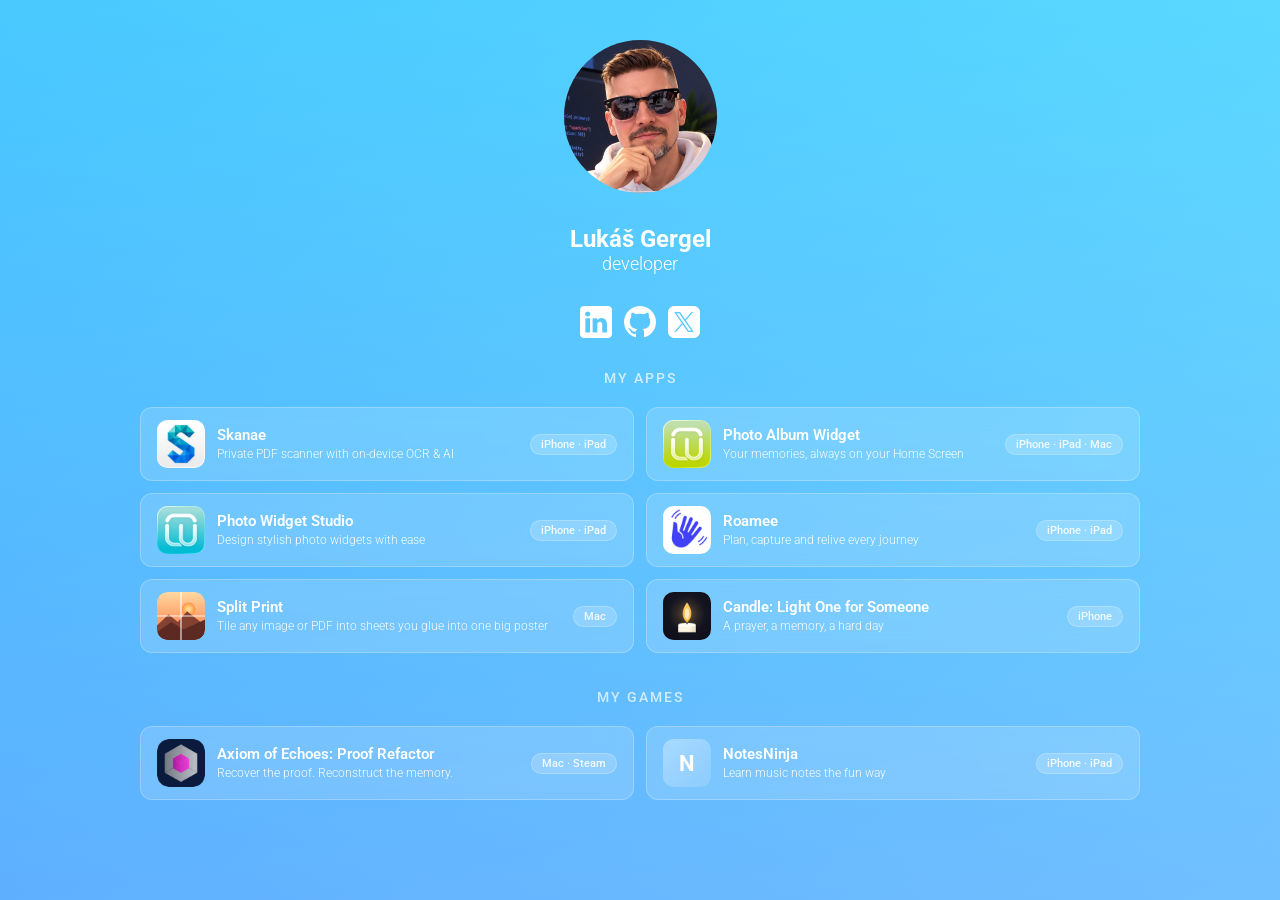
==== web/index.html @ 2b95662b "Rename www directory to web; deploy only on web/ or workflow changes Update local-dir, add paths fil" ====
<!DOCTYPE html>
<html lang="en">
    <head>
        <meta charset="UTF-8">
        <meta name="viewport" content="width=device-width, initial-scale=1">
        <title>Lukáš Gergel – iOS Developer</title>
        <meta name="description" content="Lukáš Gergel is a developer behind apps like Skanae, Photo Album Widget, Photo Widget Studio, Roamee, Split Print, and Candle, plus the NotesNinja music game.">
        <meta name="author" content="Lukáš Gergel">
        
        <!-- Open Graph / Social Media -->
        <meta property="og:type" content="website">
        <meta property="og:title" content="Lukáš Gergel – iOS Developer">
        <meta property="og:description" content="Developer behind Skanae, Photo Album Widget, Photo Widget Studio, Roamee, Split Print and Candle, plus the NotesNinja music game.">
        <meta property="og:url" content="https://pykaso.net">
        <meta name="twitter:card" content="summary">
        
        <link rel="preconnect" href="https://fonts.googleapis.com">
        <link rel="preconnect" href="https://fonts.gstatic.com" crossorigin>
        <link href="https://fonts.googleapis.com/css2?family=Roboto:wght@300;500;600;700&display=swap" rel="stylesheet">
        <link href="css/style.css?v=5" rel="stylesheet">
    </head>
    <body>
        <div class="page">
            <main class="container">
                <header class="profile">
                    <img src="assets/avatar.jpg" alt="Lukáš Gergel" class="avatar" width="153" height="153">
                    <div class="row">
                        <h1 class="name">Lukáš Gergel</h1>
                        <p class="role">developer</p>
                    </div>
                    <nav class="row" aria-label="Social links">
                        <div class="socialbar centered">
                            <a data-track-click="social-linkedin" class="social linkedin" href="https://www.linkedin.com/in/lukas-gergel-13316685/" aria-label="LinkedIn profile" rel="noopener noreferrer">
                                <span class="visually-hidden">LinkedIn</span>
                            </a>
                            <a data-track-click="social-github" class="social github" href="https://github.com/pykaso" aria-label="GitHub profile" rel="noopener noreferrer">
                                <span class="visually-hidden">GitHub</span>
                            </a>
                            <a data-track-click="social-x" class="social x" href="https://x.com/pykasonet" aria-label="X profile" rel="noopener noreferrer">
                                <span class="visually-hidden">X</span>
                            </a>
                        </div>
                    </nav>
                </header>

                <section class="row work-section" aria-labelledby="apps-heading">
                    <h2 id="apps-heading" class="section-title">My Apps</h2>
                    <div class="cards-grid">
                        <a data-track-click="app-skanae" href="https://skan.ae/" class="card" target="_blank" rel="noopener noreferrer">
                            <img class="thumb" src="assets/apps/skanae.png" alt="Skanae app icon" width="48" height="48">
                            <span class="card-body">
                                <span class="card-name">Skanae</span>
                                <span class="card-desc">Private PDF scanner with on-device OCR &amp; AI</span>
                            </span>
                            <span class="plat-pill">iPhone · iPad</span>
                        </a>
                        <a data-track-click="app-photo-album-widget" href="https://photoalbumwidget.app/" class="card" target="_blank" rel="noopener noreferrer">
                            <img class="thumb" src="assets/apps/photoalbumwidget.png" alt="Photo Album Widget app icon" width="48" height="48">
                            <span class="card-body">
                                <span class="card-name">Photo Album Widget</span>
                                <span class="card-desc">Your memories, always on your Home Screen</span>
                            </span>
                            <span class="plat-pill">iPhone · iPad · Mac</span>
                        </a>
                        <a data-track-click="app-photo-widget-studio" href="https://photowidgetstudio.eu/" class="card" target="_blank" rel="noopener noreferrer">
                            <img class="thumb" src="assets/apps/photowidgetstudio.png" alt="Photo Widget Studio app icon" width="48" height="48">
                            <span class="card-body">
                                <span class="card-name">Photo Widget Studio</span>
                                <span class="card-desc">Design stylish photo widgets with ease</span>
                            </span>
                            <span class="plat-pill">iPhone · iPad</span>
                        </a>
                        <a data-track-click="app-roamee" href="https://roamee.co/" class="card" target="_blank" rel="noopener noreferrer">
                            <img class="thumb" src="assets/apps/roamee.png" alt="Roamee app icon" width="48" height="48">
                            <span class="card-body">
                                <span class="card-name">Roamee</span>
                                <span class="card-desc">Plan, capture and relive every journey</span>
                            </span>
                            <span class="plat-pill">iPhone · iPad</span>
                        </a>
                        <a data-track-click="app-split-print" href="https://split-print.pykaso.net/" class="card" target="_blank" rel="noopener noreferrer">
                            <img class="thumb" src="assets/apps/splitprint.svg" alt="Split Print app icon" width="48" height="48">
                            <span class="card-body">
                                <span class="card-name">Split Print</span>
                                <span class="card-desc">Tile any image or PDF into sheets you glue into one big poster</span>
                            </span>
                            <span class="plat-pill">Mac</span>
                        </a>
                        <a data-track-click="app-candle" href="https://candle.pykaso.net/" class="card" target="_blank" rel="noopener noreferrer">
                            <img class="thumb" src="assets/apps/candle.png" alt="Candle app icon" width="48" height="48">
                            <span class="card-body">
                                <span class="card-name">Candle: Light One for Someone</span>
                                <span class="card-desc">A prayer, a memory, a hard day</span>
                            </span>
                            <span class="plat-pill">iPhone</span>
                        </a>
                    </div>
                </section>

                <section class="row work-section" aria-labelledby="games-heading">
                    <h2 id="games-heading" class="section-title">My Games</h2>
                    <div class="cards-grid">
                        <a data-track-click="game-axiom-of-echoes" href="https://axiom-of-echoes.com/" class="card" target="_blank" rel="noopener noreferrer">
                            <img class="thumb" src="assets/apps/axiom.png" alt="Axiom of Echoes app icon" width="48" height="48">
                            <span class="card-body">
                                <span class="card-name">Axiom of Echoes: Proof Refactor</span>
                                <span class="card-desc">Recover the proof. Reconstruct the memory.</span>
                            </span>
                            <span class="plat-pill">Mac · Steam</span>
                        </a>
                        <a data-track-click="game-notesninja" href="https://notesninja.app/" class="card" target="_blank" rel="noopener noreferrer">
                            <span class="thumb thumb--mono" aria-hidden="true">N</span>
                            <span class="card-body">
                                <span class="card-name">NotesNinja</span>
                                <span class="card-desc">Learn music notes the fun way</span>
                            </span>
                            <span class="plat-pill">iPhone · iPad</span>
                        </a>
                    </div>
                </section>
            </main>
        </div>
        <script defer src="https://stats.pykaso.net/tracker.js" data-site="pykaso.net"></script>
    </body>
</html>
---- web/css/style.css ----
html, body {
    width: 100%;
    min-height: 100%;
    margin: 0;
  }

  p, h1, h2 {
      margin: 0;
  }

  /* Visually hidden - accessible to screen readers */
  .visually-hidden {
    position: absolute;
    width: 1px;
    height: 1px;
    padding: 0;
    margin: -1px;
    overflow: hidden;
    clip: rect(0, 0, 0, 0);
    white-space: nowrap;
    border: 0;
  }
  .centered {
    margin: auto;
  }

  .row {
      margin-top: 2em;
  }

  .page {
    width: 100%;
    min-height: 100vh;
    background: rgb(77,244,255);
    background: 
      linear-gradient(180deg, rgba(77,244,255,0.5) 0%, rgba(97,173,255,0.5) 100%),
      linear-gradient(315deg, rgba(128,210,255,1) 0%, rgba(67,157,255,1) 100%);
  }

  .container {
    padding-top: 2.5em;
  }

  .socialbar{
    /* Flex-centred rather than a fixed width: the old 100px fitted exactly two
       icons and would have wrapped the third. */
    display: flex;
    justify-content: center;
    height: 32px;
  }

  .avatar {
      display: block;
      width: 153px;
      height: 153px;
      margin: 0 auto;
      border-radius: 50%;
      object-fit: cover;
  }

  .name {
    font-family: 'Roboto', -apple-system, BlinkMacSystemFont, sans-serif;
    font-style: normal;
    font-weight: bold;
    font-size: 24px;
    line-height: 28px;
    text-align: center;
    color: #FFFFFF;
  }

  .role {
    font-family: 'Roboto', -apple-system, BlinkMacSystemFont, sans-serif;
    font-style: normal;
    font-weight: 300;
    font-size: 18px;
    line-height: 21px;
    text-align: center;
    color: #FFFFFF;
  }

  .social {
      width: 32px;
      height: 32px;
      margin: 0 6px;
      display: inline-block;
  }

  .linkedin {
      background-image: url(../assets/icon_linkedin.png);
  }

  .github {
    background-image: url(../assets/icon_github.png);
  }

  .x {
    background-image: url(../assets/icon_x.png);
  }

  .social:focus {
    outline: none;
  }

  .social:focus-visible {
    outline: 2px solid rgba(255, 255, 255, 0.8);
    outline-offset: 2px;
    border-radius: 4px;
  }

  /* Work Section */
  .work-section {
    margin-top: 2em;
    padding-bottom: 1.25em;
  }

  .work-section + .work-section {
    margin-top: 1em;
  }

  .section-title {
    font-family: 'Roboto', -apple-system, BlinkMacSystemFont, sans-serif;
    font-weight: 500;
    font-size: 14px;
    text-transform: uppercase;
    letter-spacing: 2px;
    text-align: center;
    color: rgba(255, 255, 255, 0.7);
    margin-bottom: 1.5em;
  }

  .cards-grid {
    display: grid;
    /* minmax(0, ...) rather than a bare 1fr: a bare 1fr floors each track at its
       auto (min-content) size, which the nowrap descriptions inflate. That made
       the two columns unequal and pushed them past the centred container. */
    grid-template-columns: repeat(2, minmax(0, 1fr));
    gap: 12px;
    max-width: 1000px;
    margin: 0 auto;
    padding: 0 20px;
  }

  .card {
    display: flex;
    align-items: center;
    gap: 12px;
    background: rgba(255, 255, 255, 0.15);
    backdrop-filter: blur(10px);
    -webkit-backdrop-filter: blur(10px);
    border: 1px solid rgba(255, 255, 255, 0.25);
    border-radius: 12px;
    padding: 12px 16px;
    text-decoration: none;
    transition: background 0.2s ease, transform 0.2s ease;
  }

  .card:hover,
  .card:focus {
    background: rgba(255, 255, 255, 0.25);
    transform: translateY(-2px);
    outline: none;
  }

  .card:focus-visible {
    outline: 2px solid rgba(255, 255, 255, 0.8);
    outline-offset: 2px;
  }

  .thumb {
    flex-shrink: 0;
    width: 48px;
    height: 48px;
    border-radius: 22%;
    object-fit: cover;
    background: rgba(255, 255, 255, 0.1);
  }

  .thumb--mono {
    display: flex;
    align-items: center;
    justify-content: center;
    font-family: 'Roboto', -apple-system, BlinkMacSystemFont, sans-serif;
    font-weight: 700;
    font-size: 22px;
    color: #FFFFFF;
    background: linear-gradient(135deg, rgba(255,255,255,0.35) 0%, rgba(255,255,255,0.12) 100%);
  }

  .card-body {
    display: flex;
    flex-direction: column;
    min-width: 0;          /* allow text to ellipsize instead of overflowing */
    flex: 1 1 auto;
  }

  .card-name {
    display: block;
    font-family: 'Roboto', -apple-system, BlinkMacSystemFont, sans-serif;
    font-weight: 600;
    font-size: 15px;
    line-height: 1.25;
    color: #FFFFFF;
    margin-bottom: 2px;
    overflow: hidden;
    text-overflow: ellipsis;
    white-space: nowrap;
  }

  .card-desc {
    display: block;
    font-family: 'Roboto', -apple-system, BlinkMacSystemFont, sans-serif;
    font-weight: 300;
    font-size: 12px;
    color: rgba(255, 255, 255, 0.95);
    line-height: 1.35;
    overflow: hidden;
    text-overflow: ellipsis;
    white-space: nowrap;
  }

  .plat-pill {
    flex-shrink: 0;
    white-space: nowrap;
    align-self: center;
    font-family: 'Roboto', -apple-system, BlinkMacSystemFont, sans-serif;
    font-weight: 500;
    font-size: 11px;
    color: rgba(255, 255, 255, 0.9);
    background: rgba(255, 255, 255, 0.18);
    border: 1px solid rgba(255, 255, 255, 0.22);
    border-radius: 999px;
    padding: 3px 10px;
  }

  @media (max-width: 640px) {
    .cards-grid {
      grid-template-columns: minmax(0, 1fr);
      max-width: 360px;
    }
    .card {
      flex-wrap: wrap;
    }
    /* Clamp the text block to the space left of the thumb (48px + 12px gap) so a
       long description can't push the whole block onto its own line. The pill
       still wraps below, which is the intended single-column layout. */
    .card-body {
      max-width: calc(100% - 60px);
    }
    .plat-pill {
      order: 3;
      margin-left: 60px;   /* align under text, past the 48px thumb + gap */
    }
  }

  @media (prefers-reduced-motion: reduce) {
    .card {
      transition: background 0.2s ease;
    }
    .card:hover,
    .card:focus {
      transform: none;
    }
  }
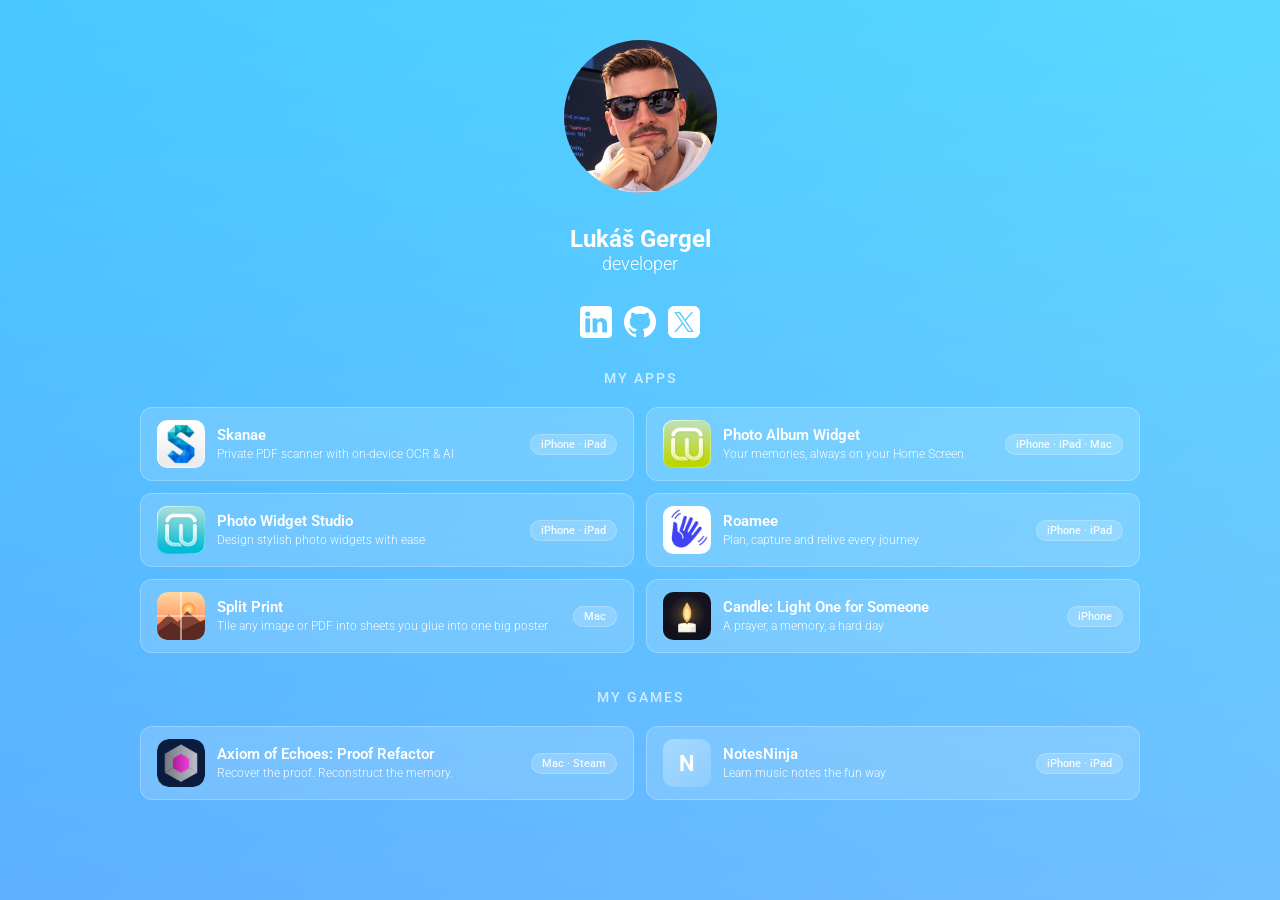
==== commit 2d36b614: "web: add favicon generated from the avatar Co-Authored-By: Claude Opus 5.5 <noreply@anthropic.com> C" ====
--- a/web/index.html
+++ b/web/index.html
@@ -7,13 +7,54 @@
         <title>Lukáš Gergel – iOS Developer</title>
         <meta name="description" content="Lukáš Gergel is a developer behind apps like Skanae, Photo Album Widget, Photo Widget Studio, Roamee, Split Print, and Candle, plus the NotesNinja music game.">
         <meta name="author" content="Lukáš Gergel">
+        <link rel="icon" href="/favicon.ico" sizes="any">
+        <link rel="icon" type="image/png" sizes="32x32" href="/favicon-32.png">
+        <link rel="icon" type="image/png" sizes="192x192" href="/favicon-192.png">
+        <link rel="apple-touch-icon" href="/apple-touch-icon.png">
+        <link rel="canonical" href="https://pykaso.net/">
         
         <!-- Open Graph / Social Media -->
         <meta property="og:type" content="website">
         <meta property="og:title" content="Lukáš Gergel – iOS Developer">
         <meta property="og:description" content="Developer behind Skanae, Photo Album Widget, Photo Widget Studio, Roamee, Split Print and Candle, plus the NotesNinja music game.">
-        <meta property="og:url" content="https://pykaso.net">
+        <meta property="og:url" content="https://pykaso.net/">
+        <meta property="og:site_name" content="Lukáš Gergel">
+        <meta property="og:image" content="https://pykaso.net/assets/avatar.jpg">
+        <meta property="og:image:alt" content="Lukáš Gergel">
         <meta name="twitter:card" content="summary">
+        <meta name="twitter:title" content="Lukáš Gergel – iOS Developer">
+        <meta name="twitter:description" content="Developer behind Skanae, Photo Album Widget, Photo Widget Studio, Roamee, Split Print and Candle, plus the NotesNinja music game.">
+        <meta name="twitter:image" content="https://pykaso.net/assets/avatar.jpg">
+        <meta name="twitter:site" content="@pykasonet">
+
+        <script type="application/ld+json">
+        {
+            "@context": "https://schema.org",
+            "@graph": [
+                {
+                    "@type": "WebSite",
+                    "@id": "https://pykaso.net/#website",
+                    "url": "https://pykaso.net/",
+                    "name": "Lukáš Gergel",
+                    "inLanguage": "en",
+                    "publisher": { "@id": "https://pykaso.net/#person" }
+                },
+                {
+                    "@type": "Person",
+                    "@id": "https://pykaso.net/#person",
+                    "name": "Lukáš Gergel",
+                    "url": "https://pykaso.net/",
+                    "image": "https://pykaso.net/assets/avatar.jpg",
+                    "jobTitle": "iOS Developer",
+                    "sameAs": [
+                        "https://www.linkedin.com/in/lukas-gergel-13316685/",
+                        "https://github.com/pykaso",
+                        "https://x.com/pykasonet"
+                    ]
+                }
+            ]
+        }
+        </script>
         
         <link rel="preconnect" href="https://fonts.googleapis.com">
         <link rel="preconnect" href="https://fonts.gstatic.com" crossorigin>
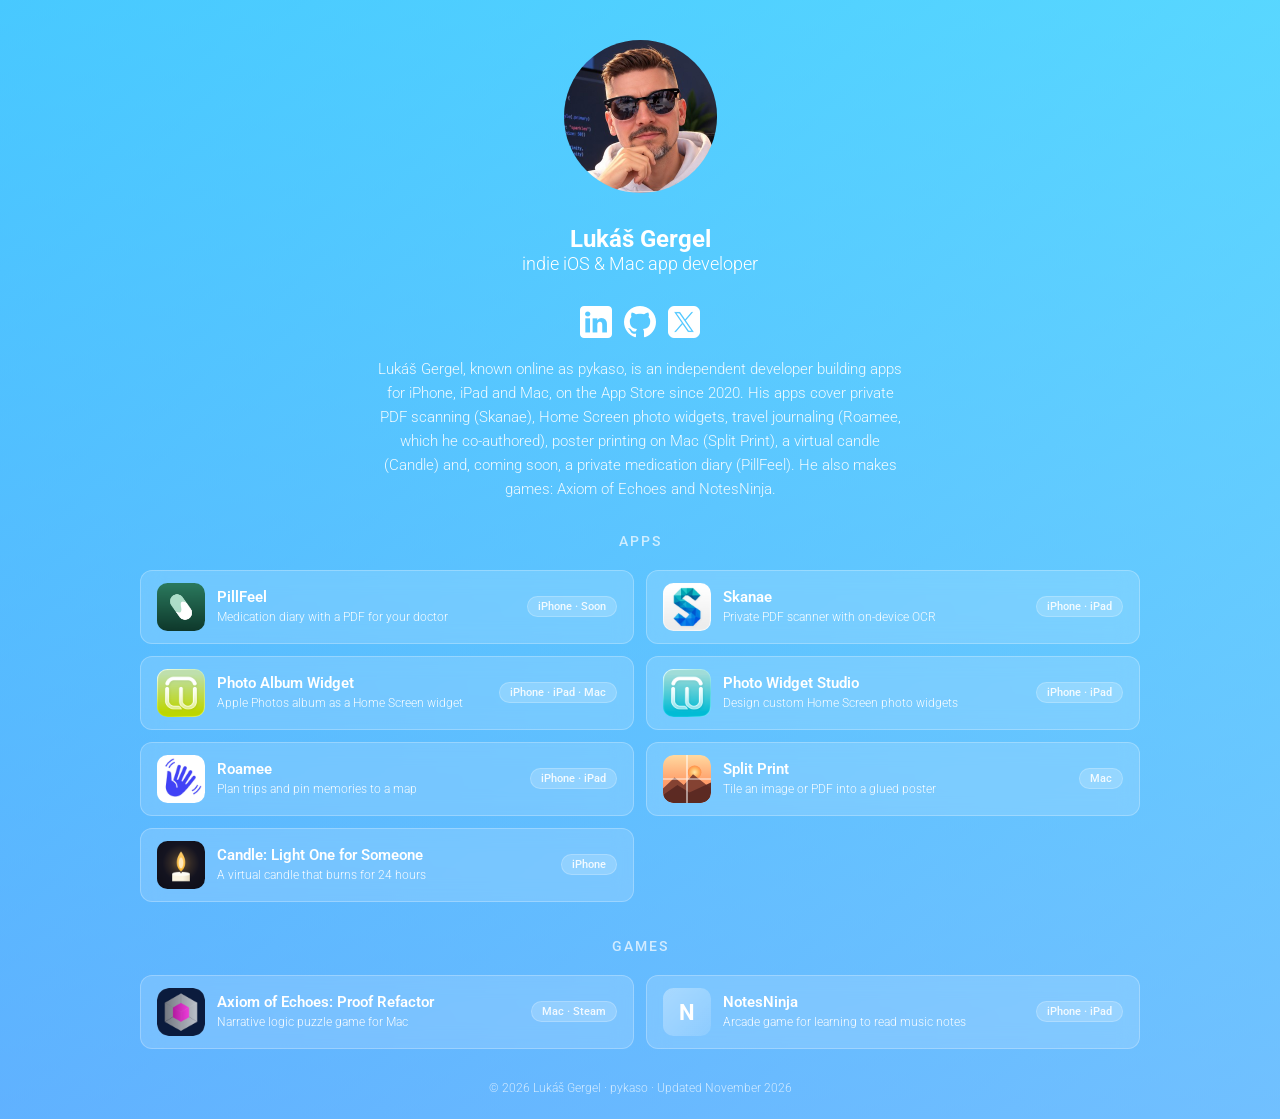
==== commit e0b3df12: "web: add PillFeel, SEO/GEO improvements, www -> non-www redirect - Add PillFeel (coming soon) app ca" ====
--- a/web/index.html
+++ b/web/index.html
@@ -1,29 +1,30 @@
-
 <!DOCTYPE html>
 <html lang="en">
     <head>
         <meta charset="UTF-8">
         <meta name="viewport" content="width=device-width, initial-scale=1">
-        <title>Lukáš Gergel – iOS Developer</title>
-        <meta name="description" content="Lukáš Gergel is a developer behind apps like Skanae, Photo Album Widget, Photo Widget Studio, Roamee, Split Print, and Candle, plus the NotesNinja music game.">
+        <title>Lukáš Gergel (pykaso) – Indie iOS &amp; Mac App Developer</title>
+        <meta name="description" content="Lukáš Gergel (pykaso) is an indie iOS and Mac developer behind Skanae, Photo Album Widget, Roamee, Split Print, Candle, PillFeel and the game Axiom of Echoes.">
         <meta name="author" content="Lukáš Gergel">
         <link rel="icon" href="/favicon.ico" sizes="any">
         <link rel="icon" type="image/png" sizes="32x32" href="/favicon-32.png">
         <link rel="icon" type="image/png" sizes="192x192" href="/favicon-192.png">
         <link rel="apple-touch-icon" href="/apple-touch-icon.png">
         <link rel="canonical" href="https://pykaso.net/">
+        <link rel="alternate" type="text/markdown" href="/llms.txt" title="llms.txt">
         
         <!-- Open Graph / Social Media -->
         <meta property="og:type" content="website">
-        <meta property="og:title" content="Lukáš Gergel – iOS Developer">
-        <meta property="og:description" content="Developer behind Skanae, Photo Album Widget, Photo Widget Studio, Roamee, Split Print and Candle, plus the NotesNinja music game.">
+        <meta property="og:title" content="Lukáš Gergel (pykaso) – Indie iOS &amp; Mac App Developer">
+        <meta property="og:description" content="Indie iPhone, iPad and Mac apps by Lukáš Gergel (pykaso): Skanae PDF scanner, photo widgets, Roamee, Split Print, Candle, PillFeel (coming soon) and the game Axiom of Echoes.">
+        <meta property="og:locale" content="en_US">
         <meta property="og:url" content="https://pykaso.net/">
         <meta property="og:site_name" content="Lukáš Gergel">
         <meta property="og:image" content="https://pykaso.net/assets/avatar.jpg">
         <meta property="og:image:alt" content="Lukáš Gergel">
         <meta name="twitter:card" content="summary">
-        <meta name="twitter:title" content="Lukáš Gergel – iOS Developer">
-        <meta name="twitter:description" content="Developer behind Skanae, Photo Album Widget, Photo Widget Studio, Roamee, Split Print and Candle, plus the NotesNinja music game.">
+        <meta name="twitter:title" content="Lukáš Gergel (pykaso) – Indie iOS &amp; Mac App Developer">
+        <meta name="twitter:description" content="Indie iPhone, iPad and Mac apps by Lukáš Gergel (pykaso): Skanae PDF scanner, photo widgets, Roamee, Split Print, Candle, PillFeel (coming soon) and the game Axiom of Echoes.">
         <meta name="twitter:image" content="https://pykaso.net/assets/avatar.jpg">
         <meta name="twitter:site" content="@pykasonet">
 
@@ -36,21 +37,263 @@
                     "@id": "https://pykaso.net/#website",
                     "url": "https://pykaso.net/",
                     "name": "Lukáš Gergel",
+                    "alternateName": "pykaso",
                     "inLanguage": "en",
-                    "publisher": { "@id": "https://pykaso.net/#person" }
+                    "publisher": {
+                        "@id": "https://pykaso.net/#person"
+                    }
+                },
+                {
+                    "@type": "ProfilePage",
+                    "@id": "https://pykaso.net/#webpage",
+                    "url": "https://pykaso.net/",
+                    "name": "Lukáš Gergel (pykaso) – Indie iOS \u0026 Mac App Developer",
+                    "isPartOf": {
+                        "@id": "https://pykaso.net/#website"
+                    },
+                    "mainEntity": {
+                        "@id": "https://pykaso.net/#person"
+                    },
+                    "dateModified": "2026-11-05"
                 },
                 {
                     "@type": "Person",
                     "@id": "https://pykaso.net/#person",
                     "name": "Lukáš Gergel",
+                    "alternateName": [
+                        "Lukas Gergel",
+                        "pykaso"
+                    ],
                     "url": "https://pykaso.net/",
                     "image": "https://pykaso.net/assets/avatar.jpg",
-                    "jobTitle": "iOS Developer",
+                    "jobTitle": "Independent iOS and macOS developer",
+                    "description": "Independent developer of apps and games for iPhone, iPad and Mac, including Skanae, Photo Album Widget, Photo Widget Studio, Roamee (co-author), Split Print, Candle, PillFeel, Axiom of Echoes and NotesNinja.",
+                    "knowsAbout": [
+                        "iOS app development",
+                        "macOS app development",
+                        "SwiftUI",
+                        "Home Screen widgets",
+                        "Game development"
+                    ],
                     "sameAs": [
                         "https://www.linkedin.com/in/lukas-gergel-13316685/",
                         "https://github.com/pykaso",
-                        "https://x.com/pykasonet"
+                        "https://x.com/pykasonet",
+                        "https://apps.apple.com/us/developer/lukas-gergel/id1533550676"
                     ]
+                },
+                {
+                    "@type": "ItemList",
+                    "@id": "https://pykaso.net/#apps",
+                    "name": "Apps and games by Lukáš Gergel",
+                    "itemListElement": [
+                        {
+                            "@type": "ListItem",
+                            "position": 1,
+                            "item": {
+                                "@id": "https://pillfeel.pykaso.net/#app"
+                            }
+                        },
+                        {
+                            "@type": "ListItem",
+                            "position": 2,
+                            "item": {
+                                "@id": "https://pykaso.net/#app-skanae"
+                            }
+                        },
+                        {
+                            "@type": "ListItem",
+                            "position": 3,
+                            "item": {
+                                "@id": "https://pykaso.net/#app-photo-album-widget"
+                            }
+                        },
+                        {
+                            "@type": "ListItem",
+                            "position": 4,
+                            "item": {
+                                "@id": "https://pykaso.net/#app-photo-widget-studio"
+                            }
+                        },
+                        {
+                            "@type": "ListItem",
+                            "position": 5,
+                            "item": {
+                                "@id": "https://pykaso.net/#app-roamee"
+                            }
+                        },
+                        {
+                            "@type": "ListItem",
+                            "position": 6,
+                            "item": {
+                                "@id": "https://pykaso.net/#app-split-print"
+                            }
+                        },
+                        {
+                            "@type": "ListItem",
+                            "position": 7,
+                            "item": {
+                                "@id": "https://pykaso.net/#app-candle"
+                            }
+                        },
+                        {
+                            "@type": "ListItem",
+                            "position": 8,
+                            "item": {
+                                "@id": "https://pykaso.net/#game-axiom-of-echoes"
+                            }
+                        },
+                        {
+                            "@type": "ListItem",
+                            "position": 9,
+                            "item": {
+                                "@id": "https://pykaso.net/#game-notesninja"
+                            }
+                        }
+                    ]
+                },
+                {
+                    "@type": "MobileApplication",
+                    "@id": "https://pillfeel.pykaso.net/#app",
+                    "name": "PillFeel",
+                    "url": "https://pillfeel.pykaso.net/",
+                    "description": "Private medication diary for iPhone: log when you took a dose and how you felt, then share a PDF for a chosen period with your doctor. Not yet released.",
+                    "operatingSystem": "iOS 26 or later",
+                    "applicationCategory": "HealthApplication",
+                    "author": {
+                        "@id": "https://pykaso.net/#person"
+                    }
+                },
+                {
+                    "@type": "MobileApplication",
+                    "@id": "https://pykaso.net/#app-skanae",
+                    "name": "Skanae",
+                    "alternateName": "Skanae: PDF Document Scanner",
+                    "url": "https://skan.ae/",
+                    "description": "Document scanner for iPhone and iPad that saves scans as PDF, with on-device OCR and on-device AI sorting. No account needed.",
+                    "operatingSystem": "iOS 18.6 or later, iPadOS 18.6 or later",
+                    "applicationCategory": "BusinessApplication",
+                    "datePublished": "2025-09-17",
+                    "sameAs": "https://apps.apple.com/us/app/skanae-pdf-document-scanner/id6752358637",
+                    "author": {
+                        "@id": "https://pykaso.net/#person"
+                    }
+                },
+                {
+                    "@type": "MobileApplication",
+                    "@id": "https://pykaso.net/#app-photo-album-widget",
+                    "name": "Photo Album Widget",
+                    "url": "https://photoalbumwidget.app/",
+                    "description": "Shows photos from an Apple Photos album in a Home Screen widget on iPhone and iPad. The iPhone widget can also appear on a compatible Mac.",
+                    "operatingSystem": "iOS 17 or later, iPadOS 17 or later",
+                    "applicationCategory": "MultimediaApplication",
+                    "datePublished": "2021-10-23",
+                    "sameAs": "https://apps.apple.com/us/app/photo-album-widget/id1591614003",
+                    "author": {
+                        "@id": "https://pykaso.net/#person"
+                    }
+                },
+                {
+                    "@type": "MobileApplication",
+                    "@id": "https://pykaso.net/#app-photo-widget-studio",
+                    "name": "Photo Widget Studio",
+                    "url": "https://photowidgetstudio.eu/",
+                    "description": "Create custom photo widgets for the iPhone and iPad Home Screen with layouts, frames, filters and tap shortcuts.",
+                    "operatingSystem": "iOS, iPadOS",
+                    "applicationCategory": "MultimediaApplication",
+                    "datePublished": "2020-10-29",
+                    "sameAs": "https://apps.apple.com/us/app/photo-widget-studio/id1533550674",
+                    "author": {
+                        "@id": "https://pykaso.net/#person"
+                    }
+                },
+                {
+                    "@type": "MobileApplication",
+                    "@id": "https://pykaso.net/#app-roamee",
+                    "name": "Roamee",
+                    "url": "https://roamee.co/",
+                    "description": "Travel app for iOS to plan trips, pin photos and memories to a map, and see travel stats.",
+                    "operatingSystem": "iOS",
+                    "applicationCategory": "TravelApplication",
+                    "author": { "@id": "https://pykaso.net/#person" },
+                    "publisher": {
+                        "@type": "Organization",
+                        "name": "I am Roamee s.r.o."
+                    },
+                    "sameAs": "https://apps.apple.com/us/app/roamee/id6478510393"
+                },
+                {
+                    "@type": "SoftwareApplication",
+                    "@id": "https://pykaso.net/#app-split-print",
+                    "name": "Split Print – Tile \u0026 Glue",
+                    "url": "https://split-print.pykaso.net/",
+                    "description": "Mac app that splits a large image or PDF into sheets you print on an ordinary printer and glue into one large poster.",
+                    "operatingSystem": "macOS 15 or later",
+                    "applicationCategory": "UtilitiesApplication",
+                    "datePublished": "2026-06-24",
+                    "sameAs": "https://apps.apple.com/us/app/split-print-tile-glue/id6781269091",
+                    "author": {
+                        "@id": "https://pykaso.net/#person"
+                    }
+                },
+                {
+                    "@type": "MobileApplication",
+                    "@id": "https://pykaso.net/#app-candle",
+                    "name": "Candle: Light One for Someone",
+                    "url": "https://candle.pykaso.net/",
+                    "description": "Light a virtual candle for someone on iPhone; it burns down over 24 hours, with a Home Screen widget.",
+                    "operatingSystem": "iOS 18.2 or later",
+                    "applicationCategory": "LifestyleApplication",
+                    "datePublished": "2026-08-31",
+                    "sameAs": "https://apps.apple.com/us/app/candle-light-one-for-someone/id6802974727",
+                    "author": {
+                        "@id": "https://pykaso.net/#person"
+                    }
+                },
+                {
+                    "@type": "VideoGame",
+                    "@id": "https://pykaso.net/#game-axiom-of-echoes",
+                    "name": "Axiom of Echoes: Proof Refactor",
+                    "gamePlatform": [
+                        "macOS"
+                    ],
+                    "url": "https://axiom-of-echoes.com/",
+                    "description": "Story-driven logic puzzle game for Mac: rebuild shapes with logic blocks to recover a scientist's lost memories.",
+                    "operatingSystem": "macOS",
+                    "applicationCategory": "GameApplication",
+                    "genre": [
+                        "Puzzle",
+                        "Narrative"
+                    ],
+                    "datePublished": "2026-06-24",
+                    "sameAs": [
+                        "https://store.steampowered.com/app/4694980/",
+                        "https://apps.apple.com/us/app/axiom-of-echoes/id6760317995"
+                    ],
+                    "author": {
+                        "@id": "https://pykaso.net/#person"
+                    }
+                },
+                {
+                    "@type": [
+                        "VideoGame",
+                        "MobileApplication"
+                    ],
+                    "@id": "https://pykaso.net/#game-notesninja",
+                    "name": "NotesNinja",
+                    "alternateName": "NotesNinja: Note Reading Game",
+                    "url": "https://notesninja.app/",
+                    "description": "Arcade-style game for iPhone and iPad that teaches you to read music notes on the staff.",
+                    "operatingSystem": "iOS",
+                    "applicationCategory": "EducationApplication",
+                    "genre": [
+                        "Music",
+                        "Educational"
+                    ],
+                    "sameAs": "https://apps.apple.com/us/app/notesninja-note-reading-game/id1668999120",
+                    "author": {
+                        "@id": "https://pykaso.net/#person"
+                    }
                 }
             ]
         }
@@ -59,7 +302,7 @@
         <link rel="preconnect" href="https://fonts.googleapis.com">
         <link rel="preconnect" href="https://fonts.gstatic.com" crossorigin>
         <link href="https://fonts.googleapis.com/css2?family=Roboto:wght@300;500;600;700&display=swap" rel="stylesheet">
-        <link href="css/style.css?v=5" rel="stylesheet">
+        <link href="css/style.css?v=6" rel="stylesheet">
     </head>
     <body>
         <div class="page">
@@ -68,71 +311,80 @@
                     <img src="assets/avatar.jpg" alt="Lukáš Gergel" class="avatar" width="153" height="153">
                     <div class="row">
                         <h1 class="name">Lukáš Gergel</h1>
-                        <p class="role">developer</p>
+                        <p class="role">indie iOS &amp; Mac app developer</p>
                     </div>
                     <nav class="row" aria-label="Social links">
                         <div class="socialbar centered">
-                            <a data-track-click="social-linkedin" class="social linkedin" href="https://www.linkedin.com/in/lukas-gergel-13316685/" aria-label="LinkedIn profile" rel="noopener noreferrer">
+                            <a data-track-click="social-linkedin" class="social linkedin" href="https://www.linkedin.com/in/lukas-gergel-13316685/" aria-label="LinkedIn profile" rel="me noopener">
                                 <span class="visually-hidden">LinkedIn</span>
                             </a>
-                            <a data-track-click="social-github" class="social github" href="https://github.com/pykaso" aria-label="GitHub profile" rel="noopener noreferrer">
+                            <a data-track-click="social-github" class="social github" href="https://github.com/pykaso" aria-label="GitHub profile" rel="me noopener">
                                 <span class="visually-hidden">GitHub</span>
                             </a>
-                            <a data-track-click="social-x" class="social x" href="https://x.com/pykasonet" aria-label="X profile" rel="noopener noreferrer">
+                            <a data-track-click="social-x" class="social x" href="https://x.com/pykasonet" aria-label="X profile" rel="me noopener">
                                 <span class="visually-hidden">X</span>
                             </a>
                         </div>
                     </nav>
+                    <p class="intro">Lukáš Gergel, known online as pykaso, is an independent developer building apps for iPhone, iPad and Mac, on the App Store since 2020. His apps cover private PDF scanning (Skanae), Home Screen photo widgets, travel journaling (Roamee, which he co-authored), poster printing on Mac (Split Print), a virtual candle (Candle) and, coming soon, a private medication diary (PillFeel). He also makes games: Axiom of Echoes and NotesNinja.</p>
                 </header>
 
                 <section class="row work-section" aria-labelledby="apps-heading">
-                    <h2 id="apps-heading" class="section-title">My Apps</h2>
+                    <h2 id="apps-heading" class="section-title">Apps</h2>
                     <div class="cards-grid">
-                        <a data-track-click="app-skanae" href="https://skan.ae/" class="card" target="_blank" rel="noopener noreferrer">
+                        <a data-track-click="app-pillfeel" href="https://pillfeel.pykaso.net/" class="card" target="_blank" rel="noopener">
+                            <img class="thumb" src="assets/apps/pillfeel.png" alt="PillFeel app icon" width="48" height="48">
+                            <span class="card-body">
+                                <span class="card-name">PillFeel</span>
+                                <span class="card-desc">Medication diary with a PDF for your doctor</span>
+                            </span>
+                            <span class="plat-pill">iPhone · Soon</span>
+                        </a>
+                        <a data-track-click="app-skanae" href="https://skan.ae/" class="card" target="_blank" rel="noopener">
                             <img class="thumb" src="assets/apps/skanae.png" alt="Skanae app icon" width="48" height="48">
                             <span class="card-body">
                                 <span class="card-name">Skanae</span>
-                                <span class="card-desc">Private PDF scanner with on-device OCR &amp; AI</span>
+                                <span class="card-desc">Private PDF scanner with on-device OCR</span>
                             </span>
                             <span class="plat-pill">iPhone · iPad</span>
                         </a>
-                        <a data-track-click="app-photo-album-widget" href="https://photoalbumwidget.app/" class="card" target="_blank" rel="noopener noreferrer">
+                        <a data-track-click="app-photo-album-widget" href="https://photoalbumwidget.app/" class="card" target="_blank" rel="noopener">
                             <img class="thumb" src="assets/apps/photoalbumwidget.png" alt="Photo Album Widget app icon" width="48" height="48">
                             <span class="card-body">
                                 <span class="card-name">Photo Album Widget</span>
-                                <span class="card-desc">Your memories, always on your Home Screen</span>
+                                <span class="card-desc">Apple Photos album as a Home Screen widget</span>
                             </span>
                             <span class="plat-pill">iPhone · iPad · Mac</span>
                         </a>
-                        <a data-track-click="app-photo-widget-studio" href="https://photowidgetstudio.eu/" class="card" target="_blank" rel="noopener noreferrer">
+                        <a data-track-click="app-photo-widget-studio" href="https://photowidgetstudio.eu/" class="card" target="_blank" rel="noopener">
                             <img class="thumb" src="assets/apps/photowidgetstudio.png" alt="Photo Widget Studio app icon" width="48" height="48">
                             <span class="card-body">
                                 <span class="card-name">Photo Widget Studio</span>
-                                <span class="card-desc">Design stylish photo widgets with ease</span>
+                                <span class="card-desc">Design custom Home Screen photo widgets</span>
                             </span>
                             <span class="plat-pill">iPhone · iPad</span>
                         </a>
-                        <a data-track-click="app-roamee" href="https://roamee.co/" class="card" target="_blank" rel="noopener noreferrer">
+                        <a data-track-click="app-roamee" href="https://roamee.co/" class="card" target="_blank" rel="noopener">
                             <img class="thumb" src="assets/apps/roamee.png" alt="Roamee app icon" width="48" height="48">
                             <span class="card-body">
                                 <span class="card-name">Roamee</span>
-                                <span class="card-desc">Plan, capture and relive every journey</span>
+                                <span class="card-desc">Plan trips and pin memories to a map</span>
                             </span>
                             <span class="plat-pill">iPhone · iPad</span>
                         </a>
-                        <a data-track-click="app-split-print" href="https://split-print.pykaso.net/" class="card" target="_blank" rel="noopener noreferrer">
+                        <a data-track-click="app-split-print" href="https://split-print.pykaso.net/" class="card" target="_blank" rel="noopener">
                             <img class="thumb" src="assets/apps/splitprint.svg" alt="Split Print app icon" width="48" height="48">
                             <span class="card-body">
                                 <span class="card-name">Split Print</span>
-                                <span class="card-desc">Tile any image or PDF into sheets you glue into one big poster</span>
+                                <span class="card-desc">Tile an image or PDF into a glued poster</span>
                             </span>
                             <span class="plat-pill">Mac</span>
                         </a>
-                        <a data-track-click="app-candle" href="https://candle.pykaso.net/" class="card" target="_blank" rel="noopener noreferrer">
+                        <a data-track-click="app-candle" href="https://candle.pykaso.net/" class="card" target="_blank" rel="noopener">
                             <img class="thumb" src="assets/apps/candle.png" alt="Candle app icon" width="48" height="48">
                             <span class="card-body">
                                 <span class="card-name">Candle: Light One for Someone</span>
-                                <span class="card-desc">A prayer, a memory, a hard day</span>
+                                <span class="card-desc">A virtual candle that burns for 24 hours</span>
                             </span>
                             <span class="plat-pill">iPhone</span>
                         </a>
@@ -140,27 +392,28 @@
                 </section>
 
                 <section class="row work-section" aria-labelledby="games-heading">
-                    <h2 id="games-heading" class="section-title">My Games</h2>
+                    <h2 id="games-heading" class="section-title">Games</h2>
                     <div class="cards-grid">
-                        <a data-track-click="game-axiom-of-echoes" href="https://axiom-of-echoes.com/" class="card" target="_blank" rel="noopener noreferrer">
+                        <a data-track-click="game-axiom-of-echoes" href="https://axiom-of-echoes.com/" class="card" target="_blank" rel="noopener">
                             <img class="thumb" src="assets/apps/axiom.png" alt="Axiom of Echoes app icon" width="48" height="48">
                             <span class="card-body">
                                 <span class="card-name">Axiom of Echoes: Proof Refactor</span>
-                                <span class="card-desc">Recover the proof. Reconstruct the memory.</span>
+                                <span class="card-desc">Narrative logic puzzle game for Mac</span>
                             </span>
                             <span class="plat-pill">Mac · Steam</span>
                         </a>
-                        <a data-track-click="game-notesninja" href="https://notesninja.app/" class="card" target="_blank" rel="noopener noreferrer">
+                        <a data-track-click="game-notesninja" href="https://notesninja.app/" class="card" target="_blank" rel="noopener">
                             <span class="thumb thumb--mono" aria-hidden="true">N</span>
                             <span class="card-body">
                                 <span class="card-name">NotesNinja</span>
-                                <span class="card-desc">Learn music notes the fun way</span>
+                                <span class="card-desc">Arcade game for learning to read music notes</span>
                             </span>
                             <span class="plat-pill">iPhone · iPad</span>
                         </a>
                     </div>
                 </section>
             </main>
+            <footer class="site-footer"><p>© 2026 Lukáš Gergel · pykaso · Updated November 2026</p></footer>
         </div>
         <script defer src="https://stats.pykaso.net/tracker.js" data-site="pykaso.net"></script>
     </body>
--- a/web/css/style.css
+++ b/web/css/style.css
@@ -76,6 +76,19 @@
     line-height: 21px;
     text-align: center;
     color: #FFFFFF;
+  }
+
+  .intro {
+    max-width: 36rem;
+    margin: 1.25em auto 0;
+    padding: 0 20px;
+    box-sizing: border-box;
+    font-family: 'Roboto', -apple-system, BlinkMacSystemFont, sans-serif;
+    font-weight: 300;
+    font-size: 15px;
+    line-height: 1.6;
+    text-align: center;
+    color: rgba(255, 255, 255, 0.9);
   }
 
   .social {
@@ -232,6 +245,15 @@
     padding: 3px 10px;
   }
 
+  .site-footer {
+    padding: 1em 20px 2em;
+    font-family: 'Roboto', -apple-system, BlinkMacSystemFont, sans-serif;
+    font-weight: 300;
+    font-size: 12px;
+    text-align: center;
+    color: rgba(255, 255, 255, 0.7);
+  }
+
   @media (max-width: 640px) {
     .cards-grid {
       grid-template-columns: minmax(0, 1fr);
